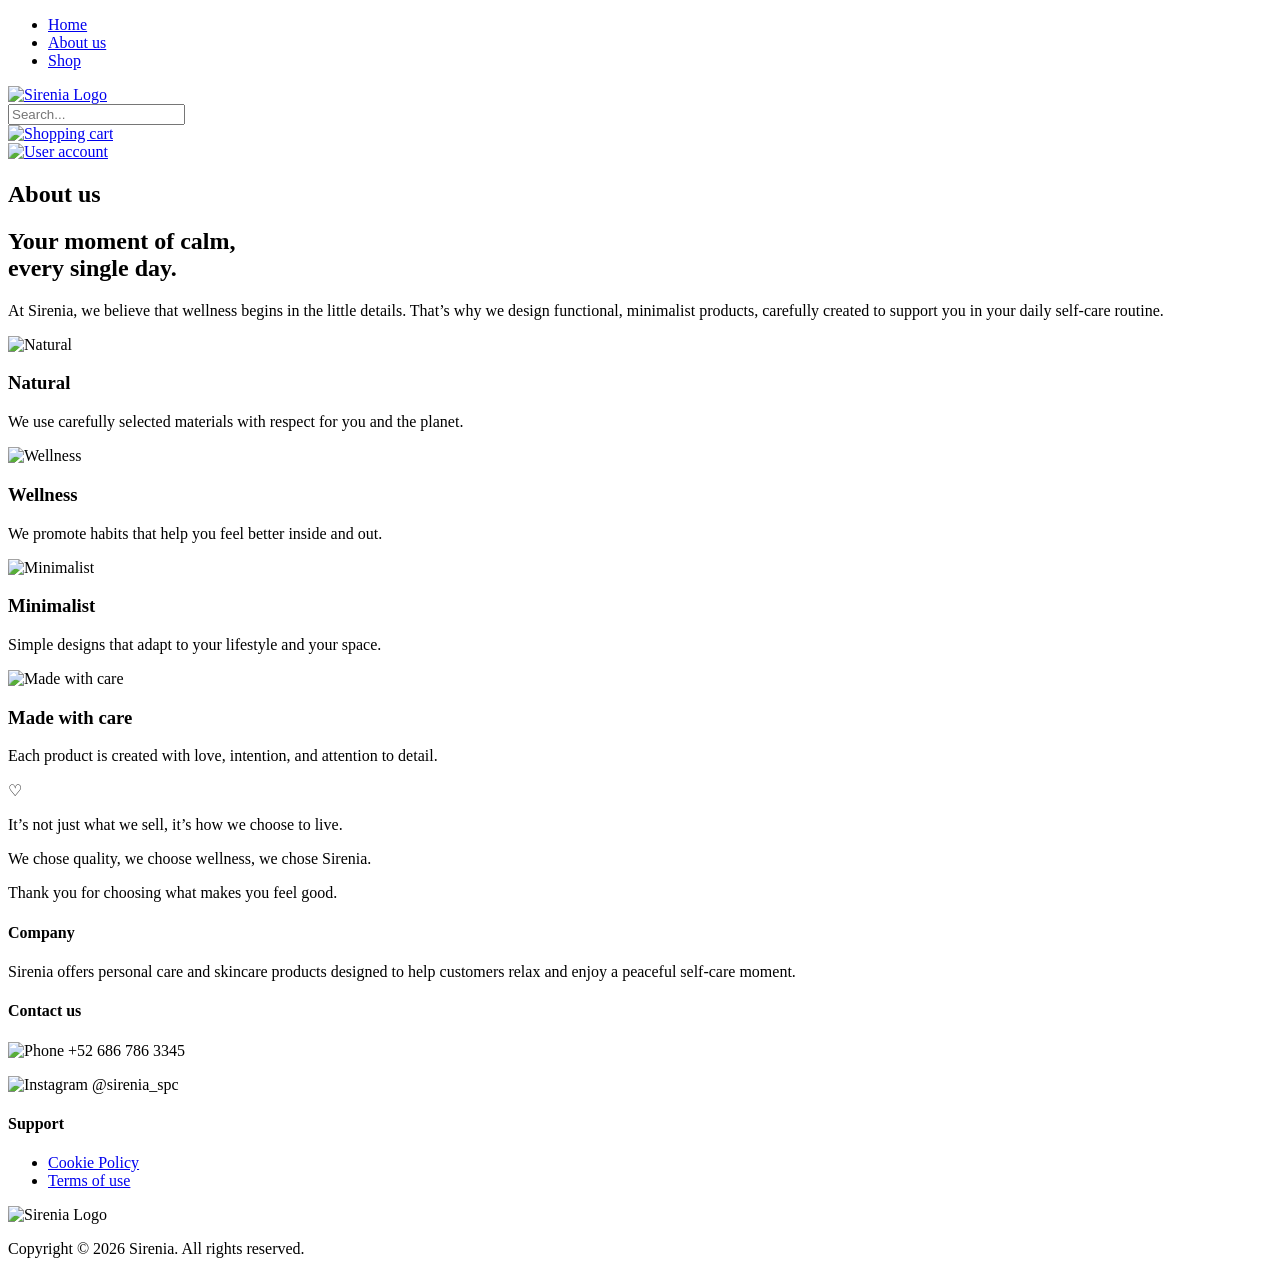
==== Html/AboutUs.html @ 86301994 "About us fer" ====
<!DOCTYPE html>
<html lang="en">

<head>
    <meta charset="UTF-8">
    <meta name="viewport" content="width=device-width, initial-scale=1.0">
    <title>Sirenia - About Us</title>
    <link rel="stylesheet" href="styles.css">
</head>

<body>

<header class="main-header">
    <nav class="nav-contenedor">

        <ul class="nav-menu">
            <li><a href="#">Home</a></li>
            <li><a href="#">About us</a></li>
            <li><a href="#">Shop</a></li>
        </ul>

        <div class="nav-logo">
            <a href="#">
                <img src="sirenia.png" alt="Sirenia Logo">
            </a>
        </div>

        <div class="nav-right">

            <div class="barra-busqueda">
                <input type="text" placeholder="Search...">
            </div>

            <div class="cart-icon">
                <a href="#">
                    <img src="cart-icon.png" alt="Shopping cart">
                </a>
            </div>

            <div class="user-icon">
                <a href="#">
                    <img src="user-icon.png" alt="User account">
                </a>
            </div>

        </div>

    </nav>
</header>

<main class="about-container">

    <section class="about-hero">

        <h1>About us</h1>

        <h2>
            Your moment of calm,<br>
            every single day.
        </h2>

        <p class="about-description">
            At Sirenia, we believe that wellness begins in the little details.
            That’s why we design functional, minimalist products, carefully created
            to support you in your daily self-care routine.
        </p>

    </section>

    <section class="about-features">

        <div class="feature-card">

            <img src="natural-icon.png" alt="Natural">

            <h3>Natural</h3>

            <p>
                We use carefully selected materials
                with respect for you and the planet.
            </p>

        </div>

        <div class="feature-card">

            <img src="wellness-icon.png" alt="Wellness">

            <h3>Wellness</h3>

            <p>
                We promote habits that help you
                feel better inside and out.
            </p>

        </div>

        <div class="feature-card">

            <img src="minimalist-icon.png" alt="Minimalist">

            <h3>Minimalist</h3>

            <p>
                Simple designs that adapt
                to your lifestyle and your space.
            </p>

        </div>

        <div class="feature-card">

            <img src="care-icon.png" alt="Made with care">

            <h3>Made with care</h3>

            <p>
                Each product is created with love,
                intention, and attention to detail.
            </p>

        </div>

    </section>

    <section class="about-message">

        <p class="heart">♡</p>

        <p>
            It’s not just what we sell, it’s how we choose to live.
        </p>

        <p>
            We chose quality, we choose wellness, we chose Sirenia.
        </p>

        <p>
            Thank you for choosing what makes you feel good.
        </p>

    </section>

</main>

<footer class="footer">

    <div class="footer-contenido">

        <div class="footer-info">

            <h4>Company</h4>

            <p>
                Sirenia offers personal care and skincare products designed
                to help customers relax and enjoy a peaceful self-care moment.
            </p>

        </div>

        <div class="footer-info">

            <h4>Contact us</h4>

            <p>
                <img src="telefono-icon.png" alt="Phone">
                +52 686 786 3345
            </p>

            <p>
                <img src="instagram-icon.png" alt="Instagram">
                @sirenia_spc
            </p>

        </div>

        <div class="footer-info">

            <h4>Support</h4>

            <ul>
                <li><a href="#">Cookie Policy</a></li>
                <li><a href="#">Terms of use</a></li>
            </ul>

        </div>

        <div class="footer-info footer-logo-info">

            <img src="logo-sirenia.png"
                 alt="Sirenia Logo"
                 class="footer-logo">

            <p class="copyright">
                Copyright &copy; 2026 Sirenia.
                All rights reserved.
            </p>

        </div>

    </div>

</footer>

<script src="script.js"></script>

</body>
</html>
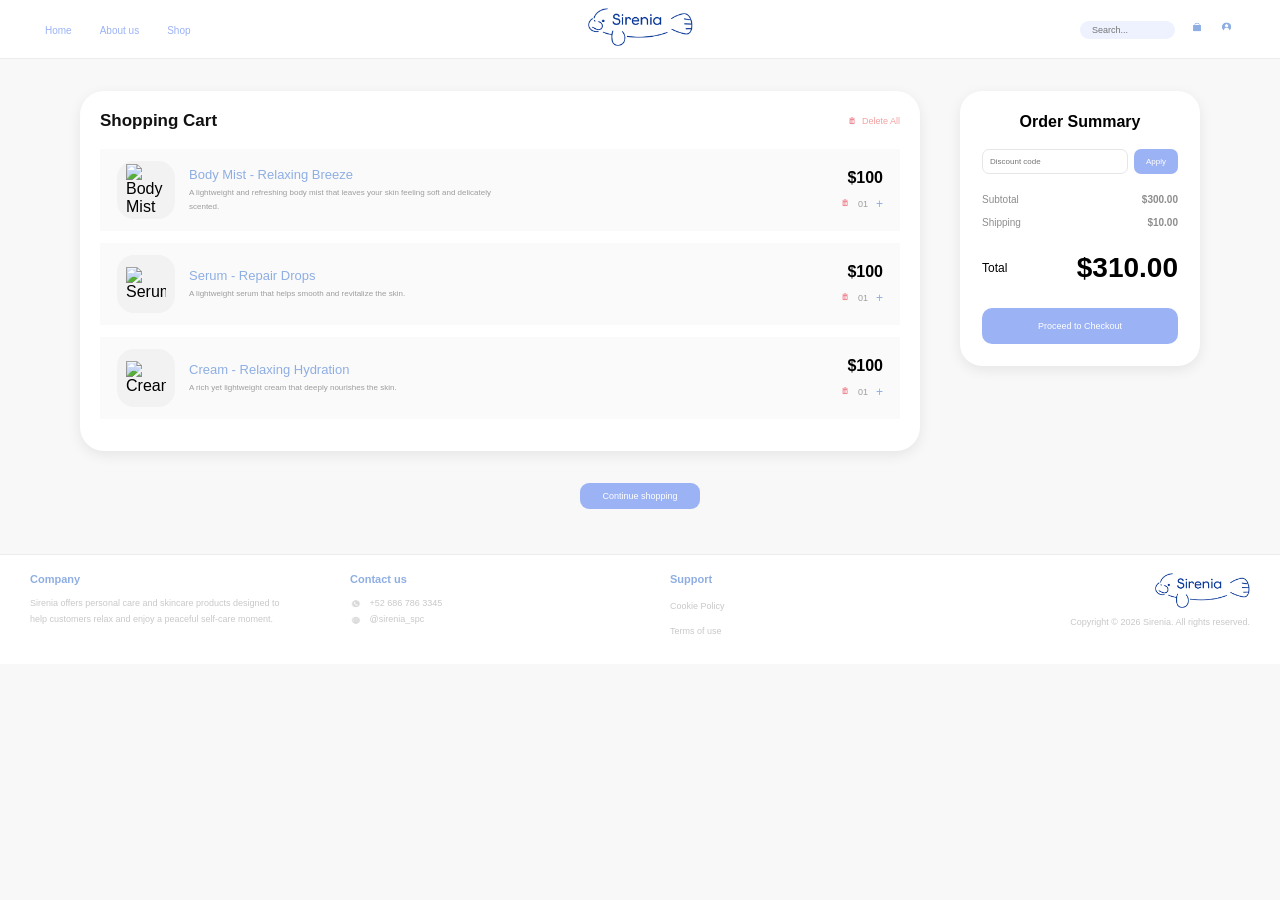
==== commit 62c3b889: "cambios fer" ====
--- a/Html/AboutUs.html
+++ b/Html/AboutUs.html
@@ -1,148 +1,246 @@
 <!DOCTYPE html>
-<html lang="en">
+<html>
 
 <head>
-    <meta charset="UTF-8">
-    <meta name="viewport" content="width=device-width, initial-scale=1.0">
-    <title>Sirenia - About Us</title>
-    <link rel="stylesheet" href="styles.css">
+    <title>Sirenia - Shopping Cart</title>
+    <link rel="stylesheet" href="/css/AspectoShoppingcart.css">
 </head>
 
 <body>
 
+<!-- HEADER -->
 <header class="main-header">
+
     <nav class="nav-contenedor">
 
         <ul class="nav-menu">
-            <li><a href="#">Home</a></li>
-            <li><a href="#">About us</a></li>
-            <li><a href="#">Shop</a></li>
+            <li><a href="Home.html">Home</a></li>
+            <li><a href="AboutUs.html">About us</a></li>
+            <li><a href="ProductListing.html">Shop</a></li>
         </ul>
 
         <div class="nav-logo">
             <a href="#">
-                <img src="sirenia.png" alt="Sirenia Logo">
+                <img src="/Imagenes/SireniaLogo.png" alt="Sirenia Logo">
             </a>
         </div>
 
-        <div class="nav-right">
+        <div class="nav-buscador">
 
             <div class="barra-busqueda">
                 <input type="text" placeholder="Search...">
             </div>
 
             <div class="cart-icon">
-                <a href="#">
-                    <img src="cart-icon.png" alt="Shopping cart">
+                <a href="ShoppingCart.html">
+                    <img src="/Imagenes/shopping bag-01.png" alt="Shopping Cart">
                 </a>
             </div>
 
             <div class="user-icon">
                 <a href="#">
-                    <img src="user-icon.png" alt="User account">
+                    <img src="/Imagenes/user-01.png" alt="User">
                 </a>
             </div>
 
         </div>
 
     </nav>
+
 </header>
 
-<main class="about-container">
-
-    <section class="about-hero">
-
-        <h1>About us</h1>
-
-        <h2>
-            Your moment of calm,<br>
-            every single day.
-        </h2>
-
-        <p class="about-description">
-            At Sirenia, we believe that wellness begins in the little details.
-            That’s why we design functional, minimalist products, carefully created
-            to support you in your daily self-care routine.
-        </p>
+<!-- MAIN -->
+<main class="cart-page-general">
+
+    <!-- SHOPPING CART -->
+    <section class="shopping-cart-section">
+
+        <div class="cart-header">
+
+            <h2>Shopping Cart</h2>
+
+            <button class="btn-delete-todo">
+
+                <img src="/Imagenes/Trash icon.png" alt="Delete">
+
+                Delete All
+
+            </button>
+
+        </div>
+
+        <!-- PRODUCT 1 -->
+        <div class="cart-item">
+
+            <div class="cart-producto">
+
+                <div class="producto-img">
+                    <img src="/Imagenes/bodymist.png" alt="Body Mist">
+                </div>
+
+                <div class="producto-info">
+
+                    <h3>Body Mist - Relaxing Breeze</h3>
+
+                    <p>
+                        A lightweight and refreshing body mist
+                        that leaves your skin feeling soft and delicately scented.
+                    </p>
+
+                </div>
+
+            </div>
+
+            <div class="producto-side">
+
+                <h4>$100</h4>
+
+                <div class="producto-actions">
+
+                    <button>
+                        <img src="/Imagenes/Trash icon.png" alt="">
+                    </button>
+
+                    <span>01</span>
+
+                    <button>+</button>
+
+                </div>
+
+            </div>
+
+        </div>
+
+        <!-- PRODUCT 2 -->
+        <div class="cart-item">
+
+            <div class="cart-producto">
+
+                <div class="producto-img">
+                    <img src="/Imagenes/serum.png" alt="Serum">
+                </div>
+
+                <div class="producto-info">
+
+                    <h3>Serum - Repair Drops</h3>
+
+                    <p>
+                        A lightweight serum that helps smooth
+                        and revitalize the skin.
+                    </p>
+
+                </div>
+
+            </div>
+
+            <div class="producto-side">
+
+                <h4>$100</h4>
+
+                <div class="producto-actions">
+
+                    <button>
+                        <img src="/Imagenes/Trash icon.png" alt="">
+                    </button>
+
+                    <span>01</span>
+
+                    <button>+</button>
+
+                </div>
+
+            </div>
+
+        </div>
+
+        <!-- PRODUCT 3 -->
+        <div class="cart-item">
+
+            <div class="cart-producto">
+
+                <div class="producto-img">
+                    <img src="/Imagenes/cream.png" alt="Cream">
+                </div>
+
+                <div class="producto-info">
+
+                    <h3>Cream - Relaxing Hydration</h3>
+
+                    <p>
+                        A rich yet lightweight cream that deeply
+                        nourishes the skin.
+                    </p>
+
+                </div>
+
+            </div>
+
+            <div class="producto-side">
+
+                <h4>$100</h4>
+
+                <div class="producto-actions">
+
+                    <button>
+                        <img src="/Imagenes/Trash icon.png" alt="">
+                    </button>
+
+                    <span>01</span>
+
+                    <button>+</button>
+
+                </div>
+
+            </div>
+
+        </div>
 
     </section>
 
-    <section class="about-features">
-
-        <div class="feature-card">
-
-            <img src="natural-icon.png" alt="Natural">
-
-            <h3>Natural</h3>
-
-            <p>
-                We use carefully selected materials
-                with respect for you and the planet.
-            </p>
-
-        </div>
-
-        <div class="feature-card">
-
-            <img src="wellness-icon.png" alt="Wellness">
-
-            <h3>Wellness</h3>
-
-            <p>
-                We promote habits that help you
-                feel better inside and out.
-            </p>
-
-        </div>
-
-        <div class="feature-card">
-
-            <img src="minimalist-icon.png" alt="Minimalist">
-
-            <h3>Minimalist</h3>
-
-            <p>
-                Simple designs that adapt
-                to your lifestyle and your space.
-            </p>
-
-        </div>
-
-        <div class="feature-card">
-
-            <img src="care-icon.png" alt="Made with care">
-
-            <h3>Made with care</h3>
-
-            <p>
-                Each product is created with love,
-                intention, and attention to detail.
-            </p>
-
-        </div>
-
-    </section>
-
-    <section class="about-message">
-
-        <p class="heart">♡</p>
-
-        <p>
-            It’s not just what we sell, it’s how we choose to live.
-        </p>
-
-        <p>
-            We chose quality, we choose wellness, we chose Sirenia.
-        </p>
-
-        <p>
-            Thank you for choosing what makes you feel good.
-        </p>
-
-    </section>
+    <!-- ORDER SUMMARY -->
+    <aside class="order-summary">
+
+        <h3>Order Summary</h3>
+
+        <div class="discount-box">
+
+            <input type="text" placeholder="Discount code">
+
+            <button>Apply</button>
+
+        </div>
+
+        <div class="summary-row">
+            <span>Subtotal</span>
+            <strong>$300.00</strong>
+        </div>
+
+        <div class="summary-row">
+            <span>Shipping</span>
+            <strong>$10.00</strong>
+        </div>
+
+        <div class="summary-total">
+            <span>Total</span>
+            <h2>$310.00</h2>
+        </div>
+
+        <button class="checkout-btn">
+            Proceed to Checkout
+        </button>
+
+    </aside>
 
 </main>
 
+<!-- CONTINUE SHOPPING -->
+<div class="continue-shopping">
+
+    <button>Continue shopping</button>
+
+</div>
+
+<!-- FOOTER -->
 <footer class="footer">
 
     <div class="footer-contenido">
@@ -163,12 +261,12 @@
             <h4>Contact us</h4>
 
             <p>
-                <img src="telefono-icon.png" alt="Phone">
+                <img src="/Imagenes/phone-01.png" alt="Phone">
                 +52 686 786 3345
             </p>
 
             <p>
-                <img src="instagram-icon.png" alt="Instagram">
+                <img src="/Imagenes/insta-01.png" alt="Instagram">
                 @sirenia_spc
             </p>
 
@@ -187,7 +285,7 @@
 
         <div class="footer-info footer-logo-info">
 
-            <img src="logo-sirenia.png"
+            <img src="/Imagenes/SireniaLogo.png"
                  alt="Sirenia Logo"
                  class="footer-logo">
 
--- a/css/AspectoShoppingcart.css
+++ b/css/AspectoShoppingcart.css
@@ -0,0 +1,385 @@
+@import url('https://fonts.googleapis.com/css2?family=Poppins:wght@300;400;500;600;700&display=swap');
+
+*{
+    margin:0;
+    padding:0;
+    box-sizing:border-box;
+}
+
+body{
+    font-family:'Poppins',sans-serif;
+    background:#f8f8f8;
+}
+
+.main-header{
+    width:100%;
+    background:#fff;
+    border-bottom:1px solid #ececec;
+    padding:8px 45px;
+}
+
+.nav-contenedor{
+    display:grid;
+    grid-template-columns:1fr auto 1fr;
+    align-items:center;
+}
+
+.nav-menu{
+    display:flex;
+    gap:28px;
+    list-style:none;
+}
+
+.nav-menu a{
+    text-decoration:none;
+    color:#9BB2F5;
+    font-size:10px;
+    font-weight:300;
+}
+
+.nav-logo{
+    display:flex;
+    justify-content:center;
+}
+
+.nav-logo img{
+    width:105px;
+}
+
+.nav-buscador{
+    display:flex;
+    justify-content:flex-end;
+    align-items:center;
+    gap:14px;
+}
+
+.barra-busqueda input{
+    width:95px;
+    height:18px;
+    border:none;
+    border-radius:30px;
+    background:#EEF2FF;
+    padding:0 12px;
+    outline:none;
+    font-family:'Poppins',sans-serif;
+    font-size:9px;
+}
+
+.cart-icon img,
+.user-icon img{
+    width:16px;
+    height:16px;
+    object-fit:contain;
+}
+
+.cart-page-general{
+    width:92%;
+    max-width:1120px;
+    margin:32px auto;
+    display:flex;
+    gap:40px;
+    align-items:flex-start;
+}
+
+.shopping-cart-section{
+    flex:1;
+    background:#fff;
+    border-radius:24px;
+    padding:20px;
+    box-shadow:0 4px 14px rgba(0,0,0,.08);
+}
+
+.cart-header{
+    display:flex;
+    justify-content:space-between;
+    align-items:center;
+    margin-bottom:18px;
+}
+
+.cart-header h2{
+    font-size:17px;
+    font-weight:600;
+    color:#111;
+}
+
+.btn-delete-todo{
+    border:none;
+    background:none;
+    display:flex;
+    align-items:center;
+    gap:5px;
+    color:#f3a0a0;
+    cursor:pointer;
+    font-family:'Poppins',sans-serif;
+    font-size:9px;
+}
+
+.btn-delete-todo img{
+    width:10px;
+    height:10px;
+}
+
+.cart-item{
+    display:flex;
+    justify-content:space-between;
+    align-items:center;
+    background:#fafafa;
+    border: radius 17px;
+    padding:12px 17px;
+    margin-bottom:12px;
+}
+
+.cart-producto{
+    display:flex;
+    align-items:center;
+    gap:14px;
+}
+
+.producto-img{
+    width:58px;
+    height:58px;
+    background:#f2f2f2;
+    border-radius:17px;
+    display:flex;
+    justify-content:center;
+    align-items:center;
+}
+
+.producto-img img{
+    width:40px;
+    height:auto;
+    object-fit:contain;
+}
+
+.producto-info h3{
+    color:#8EAEE3;
+    font-size:13px;
+    font-weight:500;
+    margin-bottom:4px;
+}
+
+.producto-info p{
+    color:#9d9d9d;
+    font-size:8px;
+    line-height:1.7;
+    max-width:330px;
+    font-weight:300;
+}
+
+.producto-side{
+    text-align:right;
+}
+
+.producto-side h4{
+    font-size:16px;
+    font-weight:600;
+    margin-bottom:10px;
+}
+
+.producto-actions{
+    display:flex;
+    justify-content:flex-end;
+    align-items:center;
+    gap:8px;
+}
+
+.producto-actions button{
+    border:none;
+    background:none;
+    color:#8EAEE3;
+    cursor:pointer;
+    font-family:'Poppins',sans-serif;
+    font-size:12px;
+}
+
+.producto-actions img{
+    width:10px;
+    height:10px;
+}
+
+.producto-actions span{
+    font-size:9px;
+    color:#9d9d9d;
+}
+
+.order-summary{
+    width:240px;
+    background:#fff;
+    border-radius:22px;
+    padding:22px;
+    box-shadow:0 4px 14px rgba(0,0,0,.08);
+}
+
+.order-summary h3{
+    text-align:center;
+    font-size:16px;
+    font-weight:600;
+    margin-bottom:18px;
+}
+
+.discount-box{
+    display:flex;
+    gap:6px;
+    margin-bottom:20px;
+}
+
+.discount-box input{
+    flex:1;
+    border:1px solid #e6e6e6;
+    border-radius:7px;
+    padding:7px;
+    font-size:8px;
+    font-family:'Poppins',sans-serif;
+}
+
+.discount-box button{
+    border:none;
+    background:#9BB2F5;
+    color:white;
+    border-radius:7px;
+    padding:7px 12px;
+    font-size:8px;
+    cursor:pointer;
+    font-family:'Poppins',sans-serif;
+}
+
+.summary-row{
+    display:flex;
+    justify-content:space-between;
+    margin-bottom:12px;
+    color:#8d8d8d;
+    font-size:10px;
+}
+
+.summary-total{
+    display:flex;
+    justify-content:space-between;
+    align-items:center;
+    margin:24px 0;
+}
+
+.summary-total span{
+    font-size:12px;
+}
+
+.summary-total h2{
+    font-size:28px;
+    font-weight:600;
+}
+
+.checkout-btn{
+    width:100%;
+    height:36px;
+    border:none;
+    border-radius:10px;
+    background:#9BB2F5;
+    color:white;
+    cursor:pointer;
+    font-size:9px;
+    font-family:'Poppins',sans-serif;
+}
+
+.checkout-btn:hover{
+    background:#7393ea;
+}
+
+.continue-shopping{
+    text-align:center;
+    margin-bottom:45px;
+}
+
+.continue-shopping button{
+    border:none;
+    background:#9BB2F5;
+    color:white;
+    padding:8px 22px;
+    border-radius:9px;
+    font-size:9px;
+    cursor:pointer;
+    font-family:'Poppins',sans-serif;
+}
+
+.continue-shopping button:hover{
+    background:#7393ea;
+}
+.footer{
+    background:#fff;
+    padding:18px 30px;
+    border-top:1px solid #ececec;
+}
+
+.footer-contenido{
+    display:flex;
+    justify-content:space-between;
+    align-items:flex-start;
+    gap:60px;
+}
+
+.footer-info{
+    flex:1;
+}
+
+.footer-info h4{
+    font-size:11px;
+    color:#8EAEE3;
+    margin-bottom:10px;
+    font-weight:600;
+}
+
+.footer-info p,
+.footer-info a{
+    font-size:9px;
+    color:#c8c8c8;
+    line-height:1.8;
+    text-decoration:none;
+}
+
+.footer-info ul{
+    list-style:none;
+}
+
+.footer-info ul li{
+    margin-bottom:6px;
+}
+
+.footer-info p img{
+    width:12px;
+    height:12px;
+    margin-right:5px;
+    vertical-align:middle;
+}
+
+.footer-logo-info{
+    display:flex;
+    flex-direction:column;
+    align-items:flex-end;
+    text-align:right;
+    width:170px;
+}
+
+.footer-logo{
+    width:95px;
+    height:auto;
+    display:block;
+    margin-bottom:6px;
+}
+
+.copyright{
+    font-size:7px;
+    color:#c8c8c8;
+}
+
+@media(max-width:900px){
+
+    .cart-page-general{
+        flex-direction:column;
+    }
+
+    .order-summary{
+        width:100%;
+    }
+
+    .footer-contenido{
+        flex-wrap:wrap;
+    }
+}
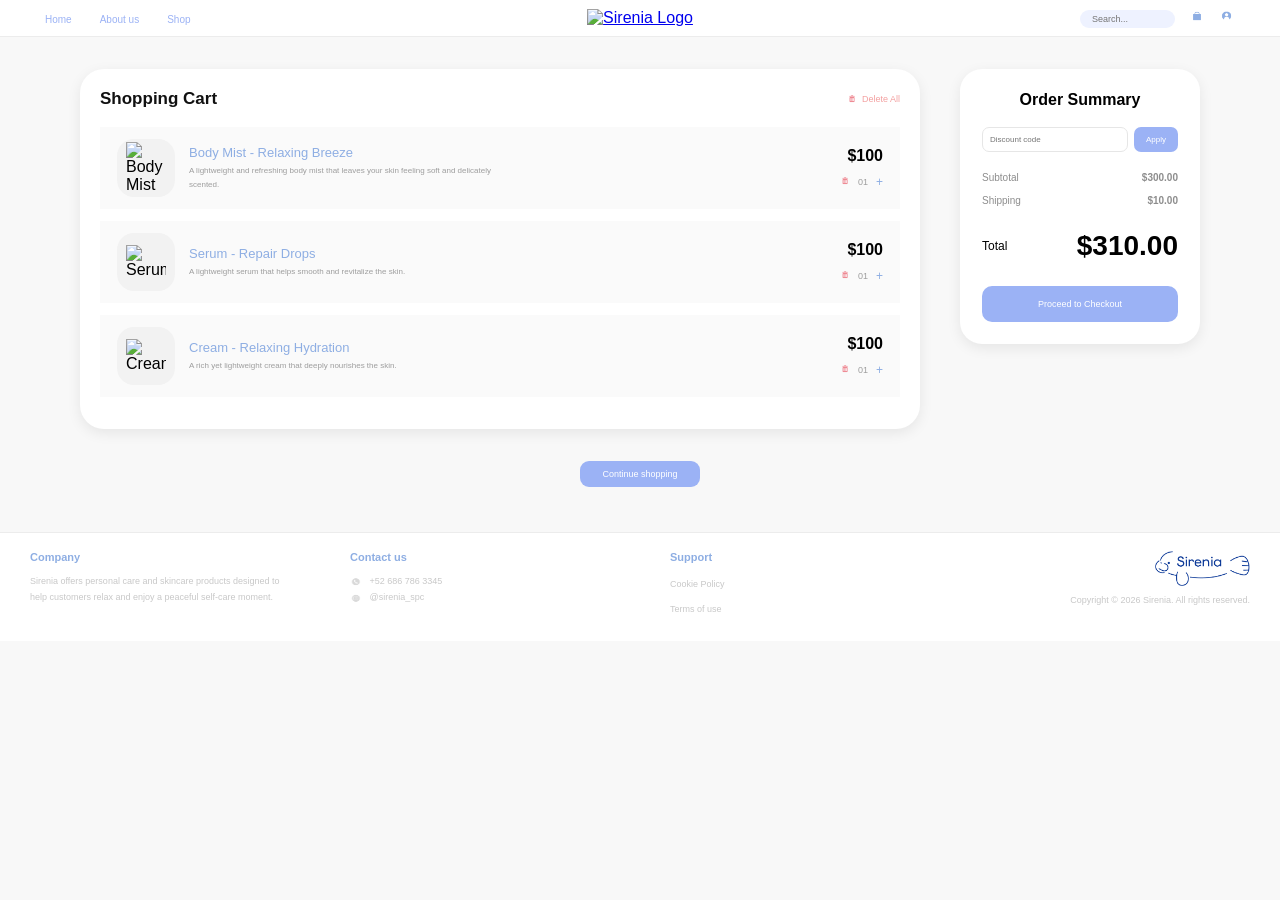
==== commit 01f7e4e6: "ferrrr" ====
--- a/Html/AboutUs.html
+++ b/Html/AboutUs.html
@@ -20,8 +20,10 @@
         </ul>
 
         <div class="nav-logo">
-            <a href="#">
-                <img src="/Imagenes/SireniaLogo.png" alt="Sirenia Logo">
+
+            <a href="index.html">
+                <img src="sirenia.png" alt="Sirenia Logo">
+
             </a>
         </div>
 
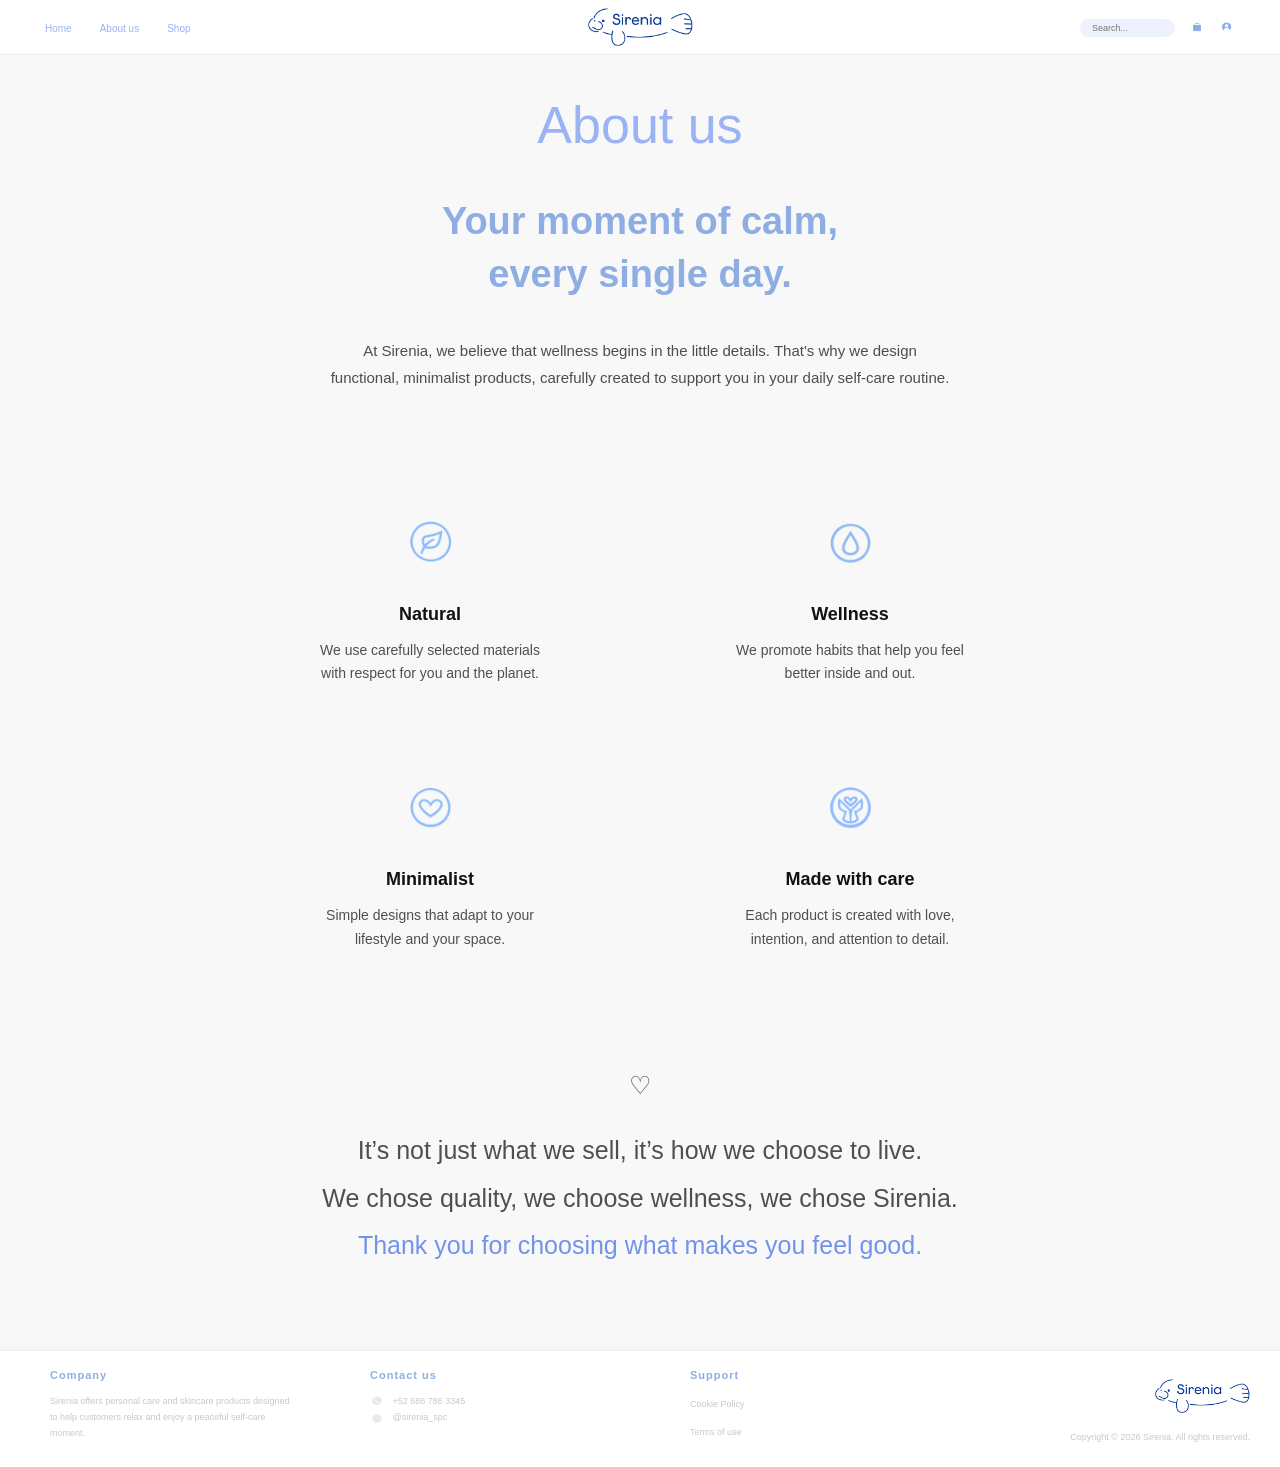
==== commit 5f2ca405: "correcciones about us final" ====
--- a/Html/AboutUs.html
+++ b/Html/AboutUs.html
@@ -2,13 +2,12 @@
 <html>
 
 <head>
-    <title>Sirenia - Shopping Cart</title>
-    <link rel="stylesheet" href="/css/AspectoShoppingcart.css">
+    <title>Sirenia - AboutUs</title> 
+   <link rel="stylesheet" href="/css/Aspecto.css">
 </head>
 
 <body>
 
-<!-- HEADER -->
 <header class="main-header">
 
     <nav class="nav-contenedor">
@@ -20,10 +19,8 @@
         </ul>
 
         <div class="nav-logo">
-
-            <a href="index.html">
-                <img src="sirenia.png" alt="Sirenia Logo">
-
+            <a href="#">
+                <img src="/Imagenes/SireniaLogo.png" alt="Sirenia Logo">
             </a>
         </div>
 
@@ -35,13 +32,13 @@
 
             <div class="cart-icon">
                 <a href="ShoppingCart.html">
-                    <img src="/Imagenes/shopping bag-01.png" alt="Shopping Cart">
+                    <img src="/Imagenes/shopping bag-01.png" alt="carrito de compras">
                 </a>
             </div>
 
             <div class="user-icon">
                 <a href="#">
-                    <img src="/Imagenes/user-01.png" alt="User">
+                    <img src="/Imagenes/user-01.png" alt="mi cuenta">
                 </a>
             </div>
 
@@ -51,198 +48,109 @@
 
 </header>
 
-<!-- MAIN -->
-<main class="cart-page-general">
-
-    <!-- SHOPPING CART -->
-    <section class="shopping-cart-section">
-
-        <div class="cart-header">
-
-            <h2>Shopping Cart</h2>
-
-            <button class="btn-delete-todo">
-
-                <img src="/Imagenes/Trash icon.png" alt="Delete">
-
-                Delete All
-
-            </button>
-
-        </div>
-
-        <!-- PRODUCT 1 -->
-        <div class="cart-item">
-
-            <div class="cart-producto">
-
-                <div class="producto-img">
-                    <img src="/Imagenes/bodymist.png" alt="Body Mist">
-                </div>
-
-                <div class="producto-info">
-
-                    <h3>Body Mist - Relaxing Breeze</h3>
-
-                    <p>
-                        A lightweight and refreshing body mist
-                        that leaves your skin feeling soft and delicately scented.
-                    </p>
-
-                </div>
-
-            </div>
-
-            <div class="producto-side">
-
-                <h4>$100</h4>
-
-                <div class="producto-actions">
-
-                    <button>
-                        <img src="/Imagenes/Trash icon.png" alt="">
-                    </button>
-
-                    <span>01</span>
-
-                    <button>+</button>
-
-                </div>
-
-            </div>
-
-        </div>
-
-        <!-- PRODUCT 2 -->
-        <div class="cart-item">
-
-            <div class="cart-producto">
-
-                <div class="producto-img">
-                    <img src="/Imagenes/serum.png" alt="Serum">
-                </div>
-
-                <div class="producto-info">
-
-                    <h3>Serum - Repair Drops</h3>
-
-                    <p>
-                        A lightweight serum that helps smooth
-                        and revitalize the skin.
-                    </p>
-
-                </div>
-
-            </div>
-
-            <div class="producto-side">
-
-                <h4>$100</h4>
-
-                <div class="producto-actions">
-
-                    <button>
-                        <img src="/Imagenes/Trash icon.png" alt="">
-                    </button>
-
-                    <span>01</span>
-
-                    <button>+</button>
-
-                </div>
-
-            </div>
-
-        </div>
-
-        <!-- PRODUCT 3 -->
-        <div class="cart-item">
-
-            <div class="cart-producto">
-
-                <div class="producto-img">
-                    <img src="/Imagenes/cream.png" alt="Cream">
-                </div>
-
-                <div class="producto-info">
-
-                    <h3>Cream - Relaxing Hydration</h3>
-
-                    <p>
-                        A rich yet lightweight cream that deeply
-                        nourishes the skin.
-                    </p>
-
-                </div>
-
-            </div>
-
-            <div class="producto-side">
-
-                <h4>$100</h4>
-
-                <div class="producto-actions">
-
-                    <button>
-                        <img src="/Imagenes/Trash icon.png" alt="">
-                    </button>
-
-                    <span>01</span>
-
-                    <button>+</button>
-
-                </div>
-
-            </div>
-
-        </div>
+<main class="about-container">
+
+    <section class="about-hero">
+
+        <h1>About us</h1>
+
+        <h2>
+            Your moment of calm,<br>
+            every single day.
+        </h2>
+
+        <p class="about-description">
+            At Sirenia, we believe that wellness begins in the little details.
+            That's why we design functional, minimalist products, carefully created
+            to support you in your daily self-care routine.
+        </p>
 
     </section>
 
-    <!-- ORDER SUMMARY -->
-    <aside class="order-summary">
-
-        <h3>Order Summary</h3>
-
-        <div class="discount-box">
-
-            <input type="text" placeholder="Discount code">
-
-            <button>Apply</button>
-
-        </div>
-
-        <div class="summary-row">
-            <span>Subtotal</span>
-            <strong>$300.00</strong>
-        </div>
-
-        <div class="summary-row">
-            <span>Shipping</span>
-            <strong>$10.00</strong>
-        </div>
-
-        <div class="summary-total">
-            <span>Total</span>
-            <h2>$310.00</h2>
-        </div>
-
-        <button class="checkout-btn">
-            Proceed to Checkout
-        </button>
-
-    </aside>
+    <section class="about-features">
+
+        <div class="feature-card">
+
+            <img class="feature-icon"
+                 src="/Imagenes/Natural symbol.png"
+                 alt="Natural">
+
+            <h3>Natural</h3>
+
+            <p>
+                We use carefully selected materials
+                with respect for you and the planet.
+            </p>
+
+        </div>
+
+        <div class="feature-card">
+
+            <img class="feature-icon"
+                 src="/Imagenes/Made with care symbol.png"
+                 alt="Wellness">
+
+            <h3>Wellness</h3>
+
+            <p>
+                We promote habits that help you
+                feel better inside and out.
+            </p>
+
+        </div>
+
+        <div class="feature-card">
+
+            <img class="feature-icon"
+                 src="/Imagenes/Minimalistic Symbol.png"
+                 alt="Minimalist">
+
+            <h3>Minimalist</h3>
+
+            <p>
+                Simple designs that adapt
+                to your lifestyle and your space.
+            </p>
+
+        </div>
+
+        <div class="feature-card">
+
+            <img class="feature-icon"
+                 src="/Imagenes/Made with love symbol.png"
+                 alt="Made with care">
+
+            <h3>Made with care</h3>
+
+            <p>
+                Each product is created with love,
+                intention, and attention to detail.
+            </p>
+
+        </div>
+
+    </section>
+
+    <section class="about-message">
+
+        <p class="heart">♡</p>
+
+        <p>
+            It’s not just what we sell, it’s how we choose to live.
+        </p>
+
+        <p>
+            We chose quality, we choose wellness, we chose Sirenia.
+        </p>
+
+        <p>
+            Thank you for choosing what makes you feel good.
+        </p>
+
+    </section>
 
 </main>
 
-<!-- CONTINUE SHOPPING -->
-<div class="continue-shopping">
-
-    <button>Continue shopping</button>
-
-</div>
-
-<!-- FOOTER -->
 <footer class="footer">
 
     <div class="footer-contenido">
--- a/css/Aspecto.css
+++ b/css/Aspecto.css
@@ -0,0 +1,281 @@
+@import url('https://fonts.googleapis.com/css2?family=Poppins:wght@300;400;500;600;700&display=swap');
+
+*{
+    margin: 0;
+    padding: 0;
+    box-sizing: border-box;
+}
+
+body{
+    font-family: 'Poppins', sans-serif;
+    background-color: #f8f8f8;
+    margin: 0;
+    padding: 0;
+}
+
+.main-header{
+    width: 100%;
+    background-color: #ffffff;
+    border-bottom: 1px solid #ececec;
+    padding: 8px 45px;
+}
+
+.nav-contenedor{
+    display: grid;
+    grid-template-columns: 1fr auto 1fr;
+    align-items: center;
+    width: 100%;
+}
+
+.nav-menu{
+    display: flex;
+    gap: 28px;
+    list-style: none;
+    align-items: center;
+}
+
+.nav-menu li a{
+    text-decoration: none;
+    color: #9BB2F5;
+    font-size: 10px;
+    font-weight: 300;
+    transition: 0.3s ease;
+}
+
+.nav-menu li a:hover{
+    color: #7393ea;
+}
+
+.nav-logo{
+    display: flex;
+    justify-content: center;
+}
+
+.nav-logo img{
+    width: 105px;
+    display: block;
+}
+
+.nav-buscador{
+    display: flex;
+    align-items: center;
+    justify-content: flex-end;
+    gap: 14px;
+}
+
+.barra-busqueda{
+    position: relative;
+}
+
+.barra-busqueda input{
+    width: 95px;
+    height: 18px;
+    border: none;
+    border-radius: 30px;
+    background-color: #EEF2FF;
+    padding: 0 12px;
+    outline: none;
+
+    font-family: 'Poppins', sans-serif;
+    font-size: 9px;
+    font-weight: 300;
+    color: #7c7c7c;
+}
+
+.cart-icon,
+.user-icon{
+    display: flex;
+    align-items: center;
+    justify-content: center;
+}
+
+.cart-icon img,
+.user-icon img{
+    width: 16px;
+    height: 16px;
+    object-fit: contain;
+    display: block;
+    cursor: pointer;
+    transition: transform 0.3s ease;
+}
+
+.cart-icon img:hover,
+.user-icon img:hover{
+    transform: scale(1.08);
+}
+
+.about-container{
+    width: 100%;
+    text-align: center;
+    padding: 40px 20px 80px;
+}
+
+.about-hero h1{
+    font-size: 52px;
+    font-weight: 200;
+    color: #9BB2F5;
+    margin-bottom: 40px;
+}
+
+.about-hero h2{
+    font-size: 38px;
+    line-height: 1.4;
+    color: #8eaee3;
+    font-weight: 600;
+    margin-bottom: 35px;
+}
+
+.about-description{
+    max-width: 620px;
+    margin: 0 auto;
+    font-size: 15px;
+    line-height: 1.8;
+    color: #4d4d4d;
+}
+
+.about-features{
+    display: grid;
+    grid-template-columns: repeat(2, 1fr);
+    gap: 80px 140px;
+    justify-content: center;
+    align-items: center;
+    max-width: 700px;
+    margin: 110px auto;
+}
+
+.feature-card{
+    text-align: center;
+}
+
+.about-features img{
+    width: 85px !important;
+    height: 85px !important;
+    object-fit: contain;
+    display: block;
+    margin: 0 auto 18px;
+}
+
+.feature-card h3{
+    font-size: 18px;
+    font-weight: 600;
+    color: #111111;
+    margin-bottom: 14px;
+}
+
+.feature-card p{
+    font-size: 14px;
+    line-height: 1.7;
+    color: #4f4f4f;
+    max-width: 240px;
+    margin: 0 auto;
+}
+
+.about-message{
+    margin-top: 30px;
+}
+
+.heart{
+    color: #8eaee3;
+    font-size: 26px;
+    margin-bottom: 18px;
+}
+
+.about-message p{
+    font-size: 25px;
+    line-height: 1.9;
+    color: #4f4f4f;
+}
+
+.about-message p:last-child{
+    color: #7393ea;
+}
+
+.footer{
+    background: #ffffff;
+    padding: 18px 30px;
+    border-top: 1px solid #eee;
+    color: #c8c8c8;
+    box-shadow: 4px 4px 10px rgba(0.3,0.3,0.3,0.1);
+}
+
+.footer-contenido{
+    display: flex;
+    justify-content: space-between;
+    align-items: flex-start;
+    gap: 60px;
+    flex-wrap: wrap;
+}
+.footer-info{
+    flex: 1;
+    min-width: 180px;
+    margin-left: 20px;
+}
+
+.footer-info h4{
+    font-size: 11px;
+    font-weight: 600;
+    color: #8eaee3;
+    margin-bottom: 12px;
+    letter-spacing: 1px;
+}
+
+.footer-info p{
+    font-size: 9px;
+    color: #c8c8c8;
+    line-height: 1.8;
+}
+
+.footer-info p:hover{
+    color: #d7d7d7;
+}
+
+
+.footer-info ul{
+    list-style: none;
+    padding: 0;
+    margin: 0;
+}
+
+.footer-info ul li{
+    margin-bottom: 10px;
+}
+
+.footer-info ul li a{
+    font-size: 9px;
+    color: #c8c8c8;
+    text-decoration: none;
+    cursor: pointer;
+}
+
+.footer-info ul li a:hover{
+    color: #d7d7d7;
+}
+
+.footer-info p img{
+    width: 14px;
+    height: 14px;
+    margin-right: 6px;
+    vertical-align: middle;
+    opacity: 0.7;
+}
+
+.footer-logo-info{
+    display: flex;
+    flex-direction: column;
+    align-items: flex-end;
+    text-align: right;
+    width: 180px;
+    margin-top: 10px;
+}
+
+.footer-logo{
+    width: 95px;
+    margin-bottom: 8px;
+}
+
+.copyright{
+    font-size: 7px;
+    color: #c8c8c8;
+    white-space: nowrap;
+    margin-top: 8px;
+}
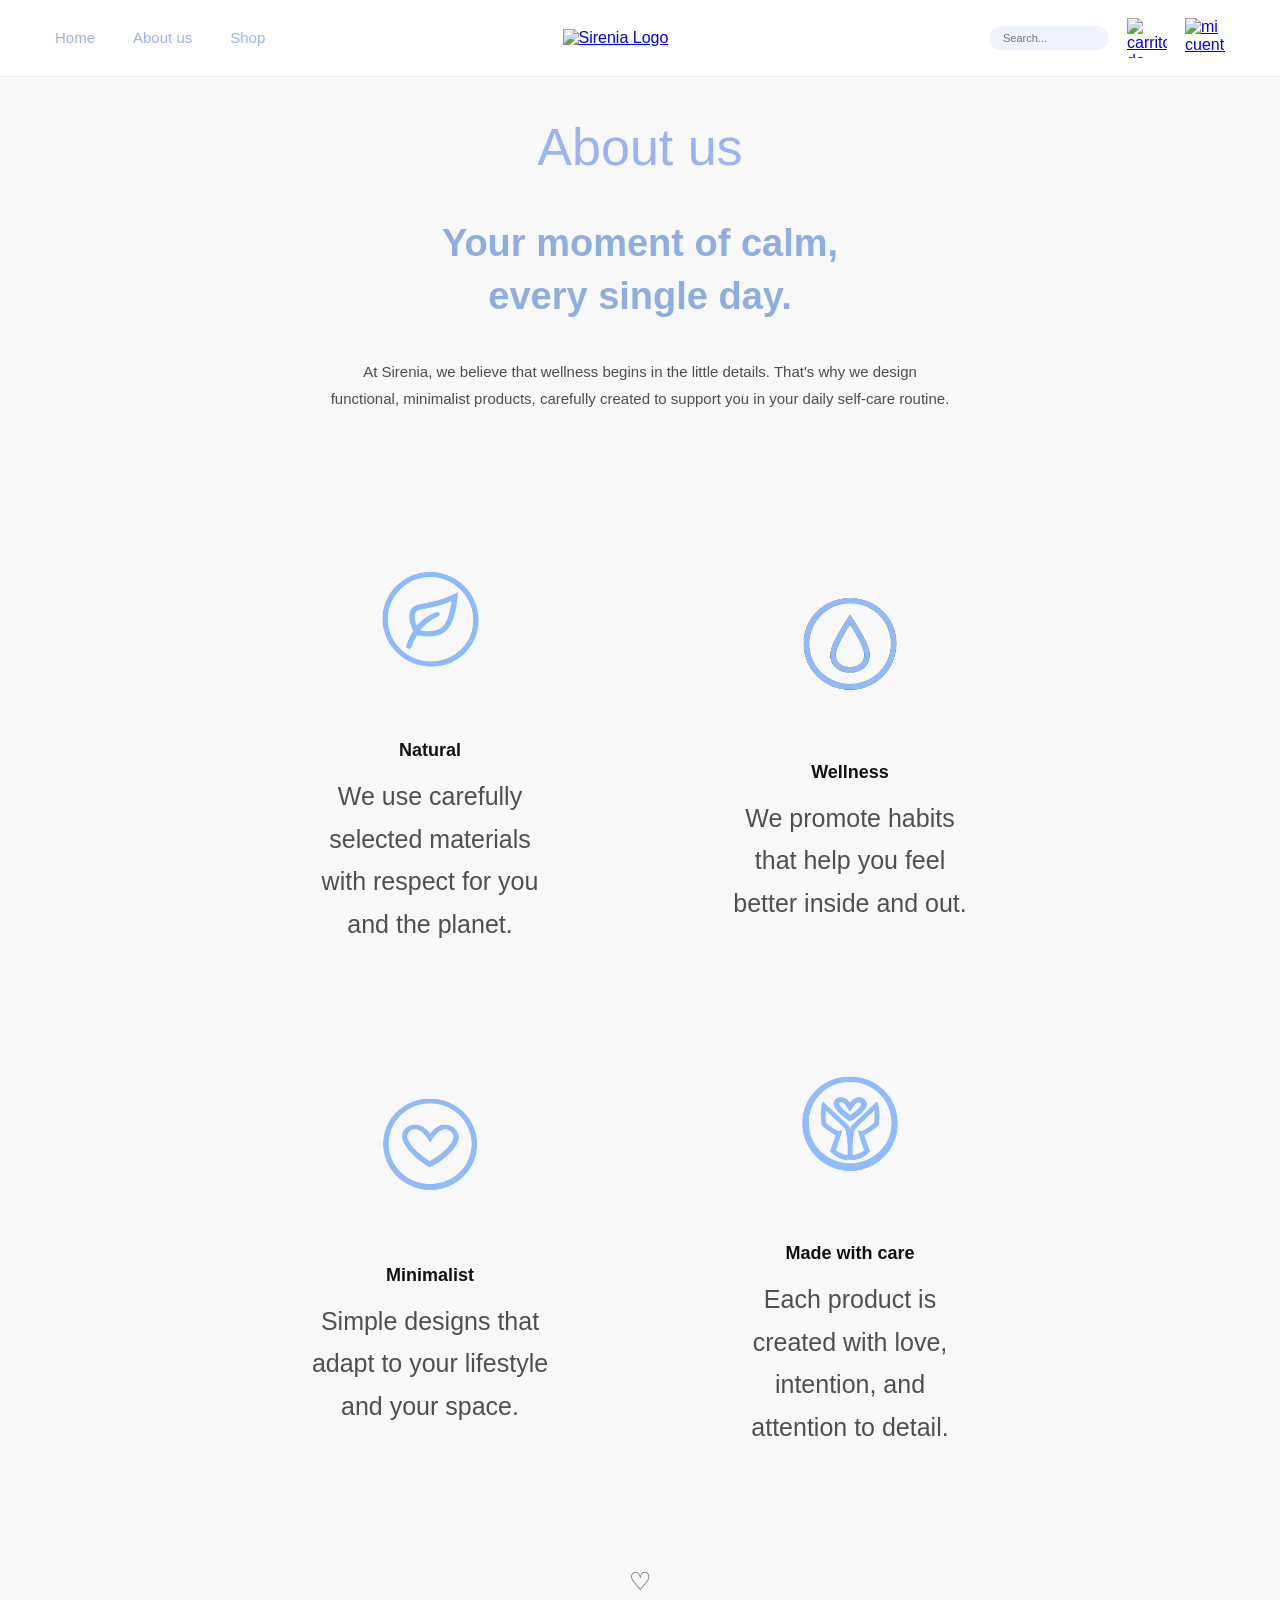
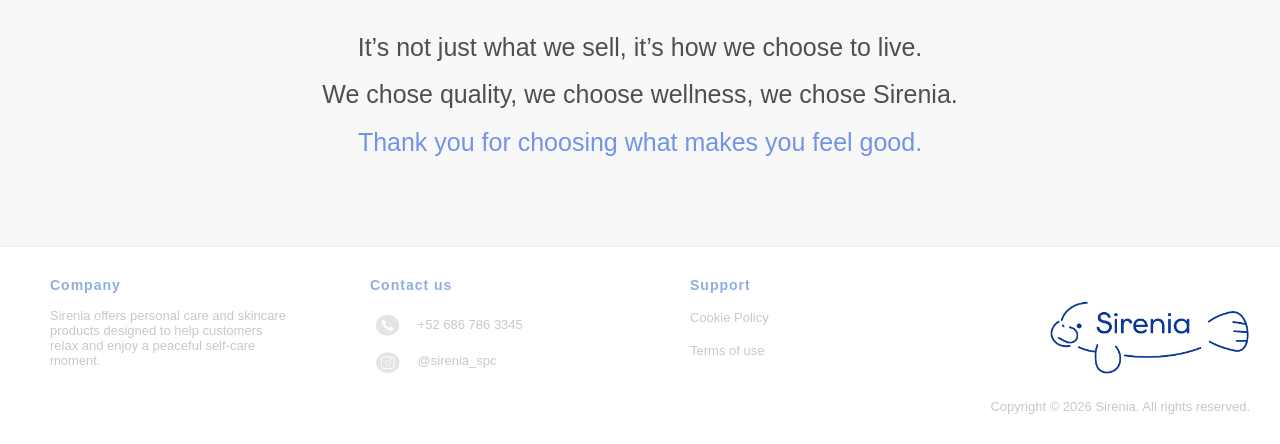
==== commit bb7112b9: "Nuevo Yazmin" ====
--- a/Html/AboutUs.html
+++ b/Html/AboutUs.html
@@ -11,39 +11,34 @@
 <header class="main-header">
 
     <nav class="nav-contenedor">
-
-        <ul class="nav-menu">
-            <li><a href="Home.html">Home</a></li>
-            <li><a href="AboutUs.html">About us</a></li>
-            <li><a href="ProductListing.html">Shop</a></li>
-        </ul>
-
-        <div class="nav-logo">
-            <a href="#">
-                <img src="/Imagenes/SireniaLogo.png" alt="Sirenia Logo">
-            </a>
-        </div>
-
-        <div class="nav-buscador">
-
-            <div class="barra-busqueda">
-                <input type="text" placeholder="Search...">
+        <!--Menu de opciones-->
+            <ul class="nav-menu">
+                <li><a href="Home.html">Home</a></li>
+                <li><a href="AboutUs.html">About us</a></li>
+                <li><a href="ProductListing.html">Shop</a></li>
+            </ul>
+             <!--Logo-->
+             <div class="nav-logo">
+                <a href="Home.html"><img src="/imagenes/SireniaLogo.png" alt="Sirenia Logo"></a>
             </div>
 
-            <div class="cart-icon">
-                <a href="ShoppingCart.html">
-                    <img src="/Imagenes/shopping bag-01.png" alt="carrito de compras">
-                </a>
+            <!--Buscador-->
+            <div class="nav-buscador">
+                <div class="barra-busqueda">
+                    <input type="text" placeholder="Search...">
+                </div>
+
+
+                 <!--ICONOS-->
+                 <div class="cart-icon">
+                <a href="ShoppingCart.html"><img src="/imagenes/shopping bag-01.png" alt="carrito de compras"></a>
+              </div>
+
+
+                  <div class="user-icon">
+                    <a href="#"><img src="/imagenes/user-01.png" alt="mi cuenta"></a>
+                  </div>
             </div>
-
-            <div class="user-icon">
-                <a href="#">
-                    <img src="/Imagenes/user-01.png" alt="mi cuenta">
-                </a>
-            </div>
-
-        </div>
-
     </nav>
 
 </header>
--- a/css/Aspecto.css
+++ b/css/Aspecto.css
@@ -13,23 +13,29 @@
     padding: 0;
 }
 
+/* ===== NAVBAR ===== */
+
 .main-header{
     width: 100%;
     background-color: #ffffff;
     border-bottom: 1px solid #ececec;
-    padding: 8px 45px;
+    padding: 18px 55px;
+    font-family: 'Poppins', sans-serif;
+
 }
 
 .nav-contenedor{
     display: grid;
+    align-items: center;
+    justify-content: space-between;
     grid-template-columns: 1fr auto 1fr;
-    align-items: center;
-    width: 100%;
-}
+}
+
+/* MENU */
 
 .nav-menu{
     display: flex;
-    gap: 28px;
+    gap: 38px;
     list-style: none;
     align-items: center;
 }
@@ -37,7 +43,7 @@
 .nav-menu li a{
     text-decoration: none;
     color: #9BB2F5;
-    font-size: 10px;
+    font-size: 15px;
     font-weight: 300;
     transition: 0.3s ease;
 }
@@ -46,42 +52,44 @@
     color: #7393ea;
 }
 
-.nav-logo{
-    display: flex;
-    justify-content: center;
-}
-
-.nav-logo img{
-    width: 105px;
+/* LOGO */
+
+.nav-logo img {
+    width: 155px;
     display: block;
+    justify-self: center;
 }
 
 .nav-buscador{
     display: flex;
     align-items: center;
     justify-content: flex-end;
-    gap: 14px;
-}
+    gap: 18px;
+}
+
+
+/* SEARCH BAR */
 
 .barra-busqueda{
     position: relative;
 }
 
 .barra-busqueda input{
-    width: 95px;
-    height: 18px;
+    width: 120px;
+    height: 24px;
     border: none;
-    border-radius: 30px;
-    background-color: #EEF2FF;
-    padding: 0 12px;
+    border-radius: 20px;
+    background-color: #EEF3FF;
+    padding: 0 14px;
     outline: none;
 
     font-family: 'Poppins', sans-serif;
-    font-size: 9px;
+    font-size: 11px;
     font-weight: 300;
     color: #7c7c7c;
 }
 
+/* ICONS */
 .cart-icon,
 .user-icon{
     display: flex;
@@ -91,8 +99,8 @@
 
 .cart-icon img,
 .user-icon img{
-    width: 16px;
-    height: 16px;
+    width: 40px;
+    height: 40px;
     object-fit: contain;
     display: block;
     cursor: pointer;
@@ -103,6 +111,9 @@
 .user-icon img:hover{
     transform: scale(1.08);
 }
+
+
+
 
 .about-container{
     width: 100%;
@@ -148,8 +159,8 @@
 }
 
 .about-features img{
-    width: 85px !important;
-    height: 85px !important;
+    width: 85px;
+    height: 85px;
     object-fit: contain;
     display: block;
     margin: 0 auto 18px;
@@ -163,12 +174,21 @@
 }
 
 .feature-card p{
-    font-size: 14px;
+    font-size: 25px;
     line-height: 1.7;
     color: #4f4f4f;
     max-width: 240px;
     margin: 0 auto;
 }
+.feature-icon{
+    width: 200px !important;
+    height: 200px !important;
+    max-width: 200px !important;
+    max-height: 200px !important;
+    object-fit: contain !important;
+    display: block;
+    margin: 0 auto 18px;
+}
 
 .about-message{
     margin-top: 30px;
@@ -190,10 +210,12 @@
     color: #7393ea;
 }
 
+
 .footer{
     background: #ffffff;
-    padding: 18px 30px;
+    padding: 30px 30px;
     border-top: 1px solid #eee;
+    font-family: 'Poppins', sans-serif;
     color: #c8c8c8;
     box-shadow: 4px 4px 10px rgba(0.3,0.3,0.3,0.1);
 }
@@ -205,43 +227,49 @@
     gap: 60px;
     flex-wrap: wrap;
 }
+
+/* cada columna */
 .footer-info{
     flex: 1;
     min-width: 180px;
     margin-left: 20px;
+    
 }
 
 .footer-info h4{
-    font-size: 11px;
+    font-size: 14px;
     font-weight: 600;
     color: #8eaee3;
-    margin-bottom: 12px;
+    margin-bottom: 15px;
     letter-spacing: 1px;
-}
-
+    
+}
+
+/* texto */
 .footer-info p{
-    font-size: 9px;
+    font-size: 13px;
     color: #c8c8c8;
-    line-height: 1.8;
+    
 }
 
 .footer-info p:hover{
     color: #d7d7d7;
 }
 
-
+/* links de ayuda */
 .footer-info ul{
     list-style: none;
     padding: 0;
     margin: 0;
+    
 }
 
 .footer-info ul li{
-    margin-bottom: 10px;
+    margin-bottom: 15px;
 }
 
 .footer-info ul li a{
-    font-size: 9px;
+    font-size: 13px;
     color: #c8c8c8;
     text-decoration: none;
     cursor: pointer;
@@ -251,31 +279,34 @@
     color: #d7d7d7;
 }
 
+/* iconos de contacto */
 .footer-info p img{
-    width: 14px;
-    height: 14px;
-    margin-right: 6px;
+    width: 36px;
+    height: 36px;
+    margin-right: 8px;
     vertical-align: middle;
     opacity: 0.7;
 }
 
+/* logo columna */
 .footer-logo-info{
     display: flex;
     flex-direction: column;
     align-items: flex-end;
     text-align: right;
-    width: 180px;
-    margin-top: 10px;
+    width:270px;
+    font-size: 8px;
+    margin-top: 24px;
 }
 
 .footer-logo{
-    width: 95px;
-    margin-bottom: 8px;
+    width: 200px;
+    margin-bottom: 10px;
 }
 
 .copyright{
     font-size: 7px;
     color: #c8c8c8;
     white-space: nowrap;
-    margin-top: 8px;
-}+    margin-top: 15px;
+}
